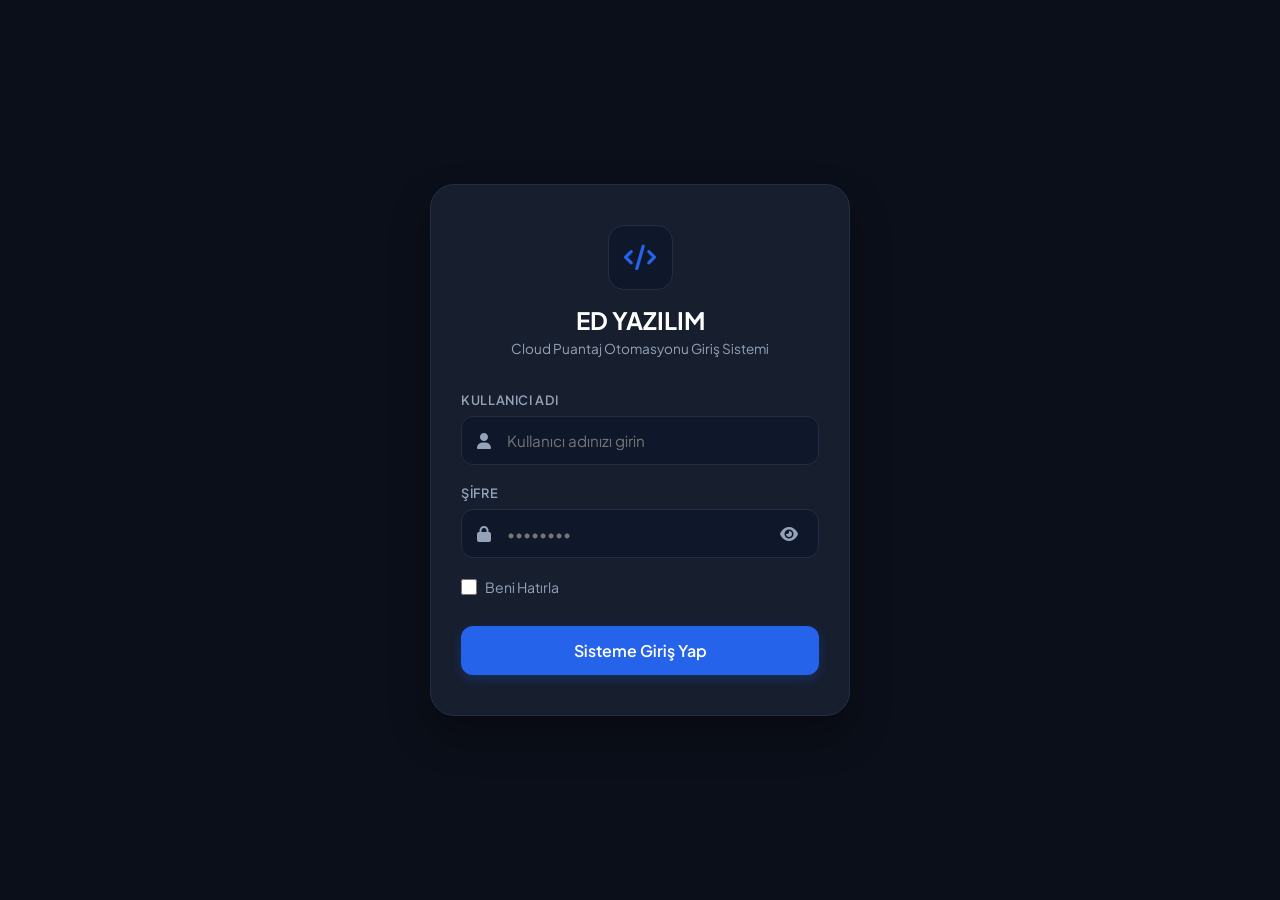
==== login.html @ 9fca134c "Add login.html for user authentication interface" ====
<!DOCTYPE html>
<html lang="tr">
<head>
    <meta charset="UTF-8">
    <meta name="viewport" content="width=device-width, initial-scale=1.0, maximum-scale=1.0, user-scalable=no">
    <title>ED YAZILIM | Otomasyon Giriş Paneli</title>
    
    <link href="https://fonts.googleapis.com/css2?family=Plus+Jakarta+Sans:wght=400;500;600;700&display=swap" rel="stylesheet">
    <link rel="stylesheet" href="https://cdnjs.cloudflare.com/ajax/libs/font-awesome/6.4.0/css/all.min.css">
    
    <style>
        :root {
            --bg-dark: #0b0f19;
            --card-bg: #171e2e;
            --input-bg: #0f172a;
            --border-color: #222f43;
            --primary: #2563eb;
            --primary-hover: #1d4ed8;
            --text-light: #ffffff;
            --text-muted: #94a3b8;
        }

        * { margin: 0; padding: 0; box-sizing: border-box; font-family: 'Plus Jakarta Sans', sans-serif; }
        body { background-color: var(--bg-dark); color: var(--text-light); display: flex; align-items: center; justify-content: center; min-height: 100vh; padding: 20px; }

        .login-container { width: 100%; max-width: 420px; background: var(--card-bg); padding: 40px 30px; border-radius: 24px; border: 1px solid var(--border-color); box-shadow: 0 20px 40px rgba(0,0,0,0.3); text-align: center; }
        
        .login-header { margin-bottom: 35px; }
        .logo-box { width: 65px; height: 65px; background: var(--input-bg); border: 1px solid var(--border-color); border-radius: 16px; display: flex; align-items: center; justify-content: center; margin: 0 auto 15px auto; color: var(--primary); font-size: 1.6rem; }
        .login-header h2 { font-size: 1.5rem; font-weight: 700; margin-bottom: 5px; }
        .login-header p { font-size: 0.85rem; color: var(--text-muted); }

        .form-group { position: relative; margin-bottom: 20px; text-align: left; }
        .form-group label { display: block; font-size: 0.8rem; font-weight: 600; color: var(--text-muted); margin-bottom: 8px; text-transform: uppercase; letter-spacing: 0.05em; }
        
        .input-wrapper { position: relative; display: flex; align-items: center; }
        .input-wrapper i.input-icon { position: absolute; left: 16px; color: var(--text-muted); font-size: 1rem; }
        .form-group input { width: 100%; background: var(--input-bg); border: 1px solid var(--border-color); color: var(--text-light); padding: 14px 45px 14px 45px; border-radius: 12px; font-size: 0.95rem; outline: none; transition: all 0.2s; }
        .form-group input:focus { border-color: var(--primary); box-shadow: 0 0 0 3px rgba(37, 99, 235, 0.15); }
        
        /* Şifre Göster/Gizle Butonu */
        .toggle-password { position: absolute; right: 16px; color: var(--text-muted); cursor: pointer; padding: 5px; font-size: 1rem; user-select: none; }
        .toggle-password:hover { color: var(--text-light); }

        /* Beni Hatırla Düzeni */
        .form-actions { display: flex; align-items: center; justify-content: space-between; margin-bottom: 30px; font-size: 0.88rem; }
        .remember-me { display: flex; align-items: center; gap: 8px; cursor: pointer; color: var(--text-muted); }
        .remember-me input { width: 16px; height: 16px; accent-color: var(--primary); cursor: pointer; }

        .btn-login { width: 100%; background: var(--primary); color: white; border: none; padding: 14px; border-radius: 12px; font-size: 1rem; font-weight: 600; cursor: pointer; transition: background 0.2s; box-shadow: 0 4px 12px rgba(37, 99, 235, 0.25); }
        .btn-login:hover { background: var(--primary-hover); }

        #error-message { color: #ef4444; font-size: 0.85rem; font-weight: 600; margin-top: 15px; display: none; }
    </style>
</head>
<body>

    <div class="login-container">
        <div class="login-header">
            <div class="logo-box">
                <i class="fa-solid fa-code"></i>
            </div>
            <h2>ED YAZILIM</h2>
            <p>Cloud Puantaj Otomasyonu Giriş Sistemi</p>
        </div>

        <form id="loginForm" onsubmit="sistemeGirisYap(event)">
            <div class="form-group">
                <label>Kullanıcı Adı</label>
                <div class="input-wrapper">
                    <i class="fa-solid fa-user input-icon"></i>
                    <input type="text" id="kullaniciAdi" placeholder="Kullanıcı adınızı girin" required>
                </div>
            </div>

            <div class="form-group">
                <label>Şifre</label>
                <div class="input-wrapper">
                    <i class="fa-solid fa-lock input-icon"></i>
                    <input type="password" id="sifre" placeholder="••••••••" required>
                    <i class="fa-solid fa-eye toggle-password" id="sifreGosterButonu" onclick="sifreToggle()"></i>
                </div>
            </div>

            <div class="form-actions">
                <label class="remember-me">
                    <input type="checkbox" id="beniHatirla">
                    Beni Hatırla
                </label>
            </div>

            <button type="submit" class="btn-login">Sisteme Giriş Yap</button>
            <div id="error-message">Hatalı Kullanıcı Adı veya Şifre!</div>
        </form>
    </div>

    <script>
        // Sayfa yüklendiğinde Beni Hatırla kontrolü yap
        window.onload = function() {
            const kaydedilenKullanici = localStorage.getItem("ed_kullanici_adi");
            const kaydedilenBeniHatirla = localStorage.getItem("ed_beni_hatirla");

            if (kaydedilenBeniHatirla === "true" && kaydedilenKullanici) {
                document.getElementById("kullaniciAdi").value = kaydedilenKullanici;
                document.getElementById("beniHatirla").checked = true;
            }
        };

        // Prototip Sabit Kullanıcı Bilgileri (İleride Firebase'e bağlayabiliriz şefim)
        const TANIMLI_USER = "admin";
        const TANIMLI_PASS = "1234";

        // Giriş Kontrol Motoru
        function sistemeGirisYap(e) {
            e.preventDefault();
            
            const kAdi = document.getElementById("kullaniciAdi").value.trim();
            const sifre = document.getElementById("sifre").value;
            const beniHatirla = document.getElementById("beniHatirla").checked;
            const hataMesaji = document.getElementById("error-message");

            // Doğrulama Senaryosu
            if (kAdi === TANIMLI_USER && sifre === TANIMLI_PASS) {
                hataMesaji.style.display = "none";

                // Beni Hatırla Mantığı
                if (beniHatirla) {
                    localStorage.setItem("ed_kullanici_adi", kAdi);
                    localStorage.setItem("ed_beni_hatirla", "true");
                } else {
                    localStorage.removeItem("ed_kullanici_adi");
                    localStorage.removeItem("ed_beni_hatirla");
                }

                alert("Giriş Başarılı! Panale yönlendiriliyorsunuz şefim...");
                window.location.href = "index.html"; // Puantaj ana ekranına yönlendirir
            } else {
                hataMesaji.style.display = "block";
                hataMesaji.innerText = "Kullanıcı adı veya şifre hatalı!";
            }
        }

        // Şifre Göster / Gizle Motoru
        function sifreToggle() {
            const sifreInput = document.getElementById("sifre");
            const ikon = document.getElementById("sifreGosterButonu");

            if (sifreInput.type === "password") {
                sifreInput.type = "text";
                ikon.classList.remove("fa-eye");
                ikon.classList.add("fa-eye-slash");
            } else {
                sifreInput.type = "password";
                ikon.classList.remove("fa-eye-slash");
                ikon.classList.add("fa-eye");
            }
        }
    </script>
</body>
</html>
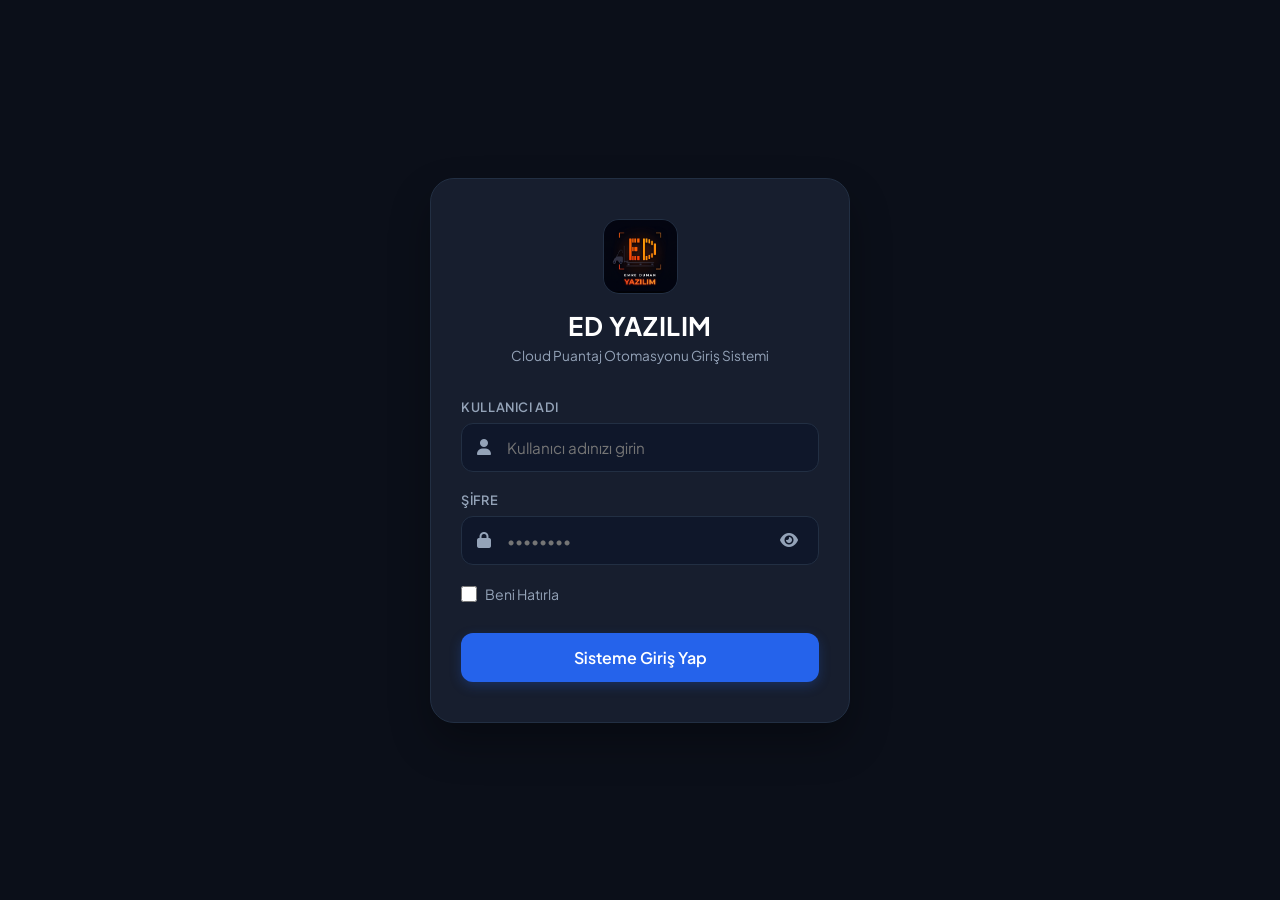
==== commit e90937fe: "Update login.html" ====
--- a/login.html
+++ b/login.html
@@ -4,10 +4,8 @@
     <meta charset="UTF-8">
     <meta name="viewport" content="width=device-width, initial-scale=1.0, maximum-scale=1.0, user-scalable=no">
     <title>ED YAZILIM | Otomasyon Giriş Paneli</title>
-    
     <link href="https://fonts.googleapis.com/css2?family=Plus+Jakarta+Sans:wght=400;500;600;700&display=swap" rel="stylesheet">
     <link rel="stylesheet" href="https://cdnjs.cloudflare.com/ajax/libs/font-awesome/6.4.0/css/all.min.css">
-    
     <style>
         :root {
             --bg-dark: #0b0f19;
@@ -19,37 +17,36 @@
             --text-light: #ffffff;
             --text-muted: #94a3b8;
         }
-
         * { margin: 0; padding: 0; box-sizing: border-box; font-family: 'Plus Jakarta Sans', sans-serif; }
         body { background-color: var(--bg-dark); color: var(--text-light); display: flex; align-items: center; justify-content: center; min-height: 100vh; padding: 20px; }
-
         .login-container { width: 100%; max-width: 420px; background: var(--card-bg); padding: 40px 30px; border-radius: 24px; border: 1px solid var(--border-color); box-shadow: 0 20px 40px rgba(0,0,0,0.3); text-align: center; }
+        .login-header { margin-bottom: 35px; }
         
-        .login-header { margin-bottom: 35px; }
-        .logo-box { width: 65px; height: 65px; background: var(--input-bg); border: 1px solid var(--border-color); border-radius: 16px; display: flex; align-items: center; justify-content: center; margin: 0 auto 15px auto; color: var(--primary); font-size: 1.6rem; }
-        .login-header h2 { font-size: 1.5rem; font-weight: 700; margin-bottom: 5px; }
+        /* LOGO ALANI - PENCEREYE TAM SIĞACAK VE BÜYÜK DURACAK ŞEKİLDE AYARLANDI */
+        .logo-wrapper { 
+            display: flex; align-items: center; justify-content: center; 
+            width: 75px; height: 75px; background: var(--input-bg); 
+            border-radius: 16px; padding: 0; border: 1px solid var(--border-color); 
+            overflow: hidden; margin: 0 auto 15px auto; flex-shrink: 0;
+        }
+        .brand-logo-img { width: 100%; height: 100%; object-fit: cover; }
+        .logo-icon { width: 100%; height: 100%; display: flex; align-items: center; justify-content: center; color: var(--primary); font-size: 1.6rem; }
+        
+        .login-header h2 { font-size: 1.6rem; font-weight: 700; margin-bottom: 5px; color: #ffffff; letter-spacing: 0.02em; }
         .login-header p { font-size: 0.85rem; color: var(--text-muted); }
-
         .form-group { position: relative; margin-bottom: 20px; text-align: left; }
         .form-group label { display: block; font-size: 0.8rem; font-weight: 600; color: var(--text-muted); margin-bottom: 8px; text-transform: uppercase; letter-spacing: 0.05em; }
-        
         .input-wrapper { position: relative; display: flex; align-items: center; }
         .input-wrapper i.input-icon { position: absolute; left: 16px; color: var(--text-muted); font-size: 1rem; }
         .form-group input { width: 100%; background: var(--input-bg); border: 1px solid var(--border-color); color: var(--text-light); padding: 14px 45px 14px 45px; border-radius: 12px; font-size: 0.95rem; outline: none; transition: all 0.2s; }
         .form-group input:focus { border-color: var(--primary); box-shadow: 0 0 0 3px rgba(37, 99, 235, 0.15); }
-        
-        /* Şifre Göster/Gizle Butonu */
-        .toggle-password { position: absolute; right: 16px; color: var(--text-muted); cursor: pointer; padding: 5px; font-size: 1rem; user-select: none; }
+        .toggle-password { position: absolute; right: 16px; color: var(--text-muted); cursor: pointer; padding: 5px; font-size: 1rem; user-select: none; z-index: 5; }
         .toggle-password:hover { color: var(--text-light); }
-
-        /* Beni Hatırla Düzeni */
         .form-actions { display: flex; align-items: center; justify-content: space-between; margin-bottom: 30px; font-size: 0.88rem; }
         .remember-me { display: flex; align-items: center; gap: 8px; cursor: pointer; color: var(--text-muted); }
         .remember-me input { width: 16px; height: 16px; accent-color: var(--primary); cursor: pointer; }
-
         .btn-login { width: 100%; background: var(--primary); color: white; border: none; padding: 14px; border-radius: 12px; font-size: 1rem; font-weight: 600; cursor: pointer; transition: background 0.2s; box-shadow: 0 4px 12px rgba(37, 99, 235, 0.25); }
         .btn-login:hover { background: var(--primary-hover); }
-
         #error-message { color: #ef4444; font-size: 0.85rem; font-weight: 600; margin-top: 15px; display: none; }
     </style>
 </head>
@@ -57,8 +54,9 @@
 
     <div class="login-container">
         <div class="login-header">
-            <div class="logo-box">
-                <i class="fa-solid fa-code"></i>
+            <div class="logo-wrapper">
+                <img src="logo.png.png" alt="ED YAZILIM" class="brand-logo-img" onerror="this.style.display='none'; document.getElementById('logo-backup').style.display='flex';">
+                <div id="logo-backup" class="logo-icon" style="display:none;"><i class="fa-solid fa-code"></i></div>
             </div>
             <h2>ED YAZILIM</h2>
             <p>Cloud Puantaj Otomasyonu Giriş Sistemi</p>
@@ -69,7 +67,7 @@
                 <label>Kullanıcı Adı</label>
                 <div class="input-wrapper">
                     <i class="fa-solid fa-user input-icon"></i>
-                    <input type="text" id="kullaniciAdi" placeholder="Kullanıcı adınızı girin" required>
+                    <input type="text" id="kullaniciAdi" placeholder="Kullanıcı adınızı girin" required autocomplete="username">
                 </div>
             </div>
 
@@ -77,7 +75,7 @@
                 <label>Şifre</label>
                 <div class="input-wrapper">
                     <i class="fa-solid fa-lock input-icon"></i>
-                    <input type="password" id="sifre" placeholder="••••••••" required>
+                    <input type="password" id="sifre" placeholder="••••••••" required autocomplete="current-password">
                     <i class="fa-solid fa-eye toggle-password" id="sifreGosterButonu" onclick="sifreToggle()"></i>
                 </div>
             </div>
@@ -90,40 +88,34 @@
             </div>
 
             <button type="submit" class="btn-login">Sisteme Giriş Yap</button>
-            <div id="error-message">Hatalı Kullanıcı Adı veya Şifre!</div>
+            <div id="error-message">Kullanıcı adı veya şifre hatalı!</div>
         </form>
     </div>
 
     <script>
-        // Sayfa yüklendiğinde Beni Hatırla kontrolü yap
         window.onload = function() {
             const kaydedilenKullanici = localStorage.getItem("ed_kullanici_adi");
             const kaydedilenBeniHatirla = localStorage.getItem("ed_beni_hatirla");
-
             if (kaydedilenBeniHatirla === "true" && kaydedilenKullanici) {
                 document.getElementById("kullaniciAdi").value = kaydedilenKullanici;
                 document.getElementById("beniHatirla").checked = true;
             }
         };
 
-        // Prototip Sabit Kullanıcı Bilgileri (İleride Firebase'e bağlayabiliriz şefim)
-        const TANIMLI_USER = "admin";
-        const TANIMLI_PASS = "1234";
+        const TANIMLI_USER = "Bahçelievler";
+        const TANIMLI_PASS = "iss";
 
-        // Giriş Kontrol Motoru
         function sistemeGirisYap(e) {
             e.preventDefault();
-            
             const kAdi = document.getElementById("kullaniciAdi").value.trim();
             const sifre = document.getElementById("sifre").value;
             const beniHatirla = document.getElementById("beniHatirla").checked;
             const hataMesaji = document.getElementById("error-message");
 
-            // Doğrulama Senaryosu
             if (kAdi === TANIMLI_USER && sifre === TANIMLI_PASS) {
                 hataMesaji.style.display = "none";
+                sessionStorage.setItem("ed_oturum_aktif", "true");
 
-                // Beni Hatırla Mantığı
                 if (beniHatirla) {
                     localStorage.setItem("ed_kullanici_adi", kAdi);
                     localStorage.setItem("ed_beni_hatirla", "true");
@@ -131,20 +123,15 @@
                     localStorage.removeItem("ed_kullanici_adi");
                     localStorage.removeItem("ed_beni_hatirla");
                 }
-
-                alert("Giriş Başarılı! Panale yönlendiriliyorsunuz şefim...");
-                window.location.href = "index.html"; // Puantaj ana ekranına yönlendirir
+                window.location.href = "index.html";
             } else {
                 hataMesaji.style.display = "block";
-                hataMesaji.innerText = "Kullanıcı adı veya şifre hatalı!";
             }
         }
 
-        // Şifre Göster / Gizle Motoru
         function sifreToggle() {
             const sifreInput = document.getElementById("sifre");
             const ikon = document.getElementById("sifreGosterButonu");
-
             if (sifreInput.type === "password") {
                 sifreInput.type = "text";
                 ikon.classList.remove("fa-eye");
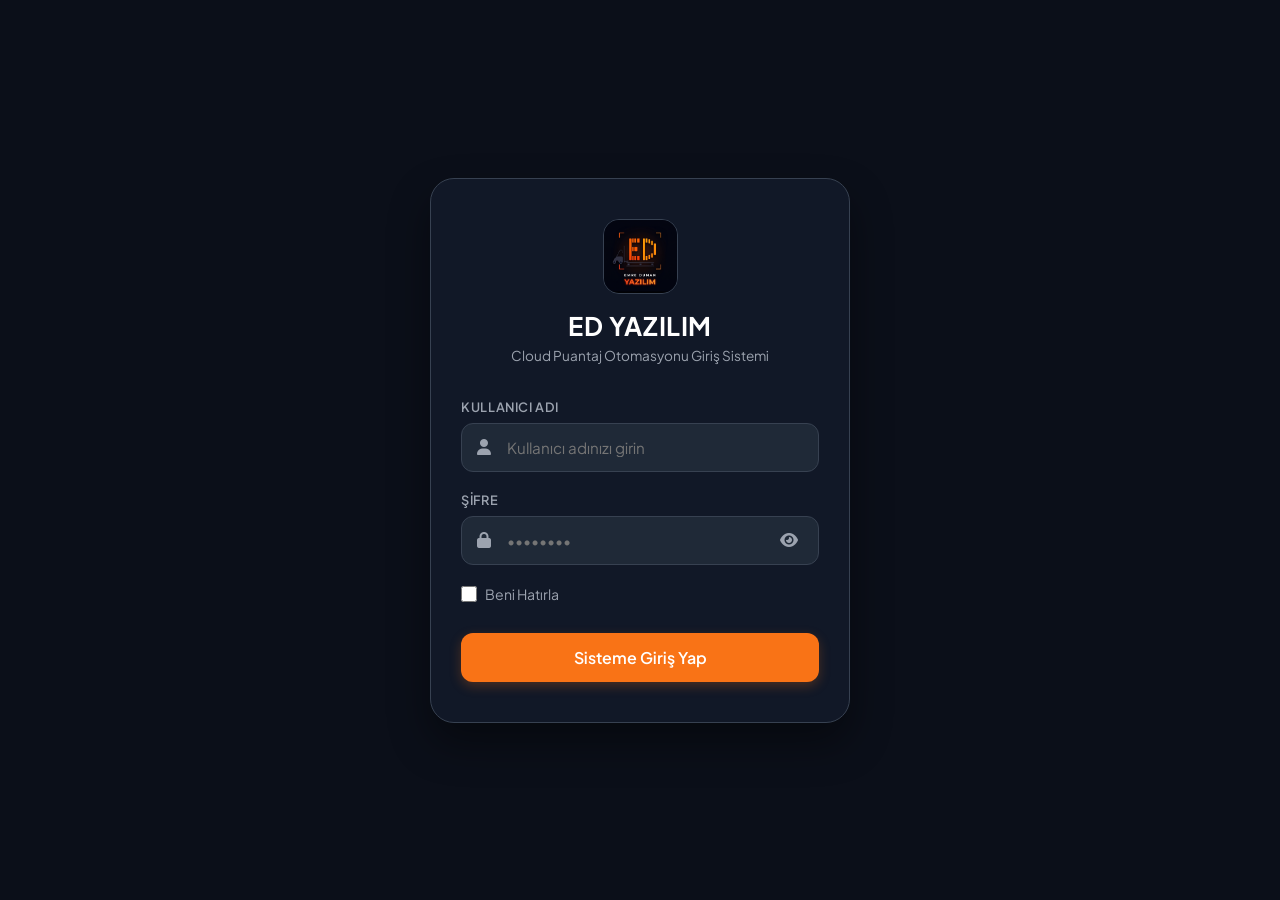
==== commit 89c0e785: "Update login.html" ====
--- a/login.html
+++ b/login.html
@@ -9,20 +9,19 @@
     <style>
         :root {
             --bg-dark: #0b0f19;
-            --card-bg: #171e2e;
-            --input-bg: #0f172a;
-            --border-color: #222f43;
-            --primary: #2563eb;
-            --primary-hover: #1d4ed8;
+            --card-bg: #111827;
+            --input-bg: #1f2937;
+            --border-color: #374151;
+            --primary: #f97316; /* Turuncu */
+            --primary-hover: #ea580c;
             --text-light: #ffffff;
-            --text-muted: #94a3b8;
+            --text-muted: #9ca3af;
         }
         * { margin: 0; padding: 0; box-sizing: border-box; font-family: 'Plus Jakarta Sans', sans-serif; }
         body { background-color: var(--bg-dark); color: var(--text-light); display: flex; align-items: center; justify-content: center; min-height: 100vh; padding: 20px; }
-        .login-container { width: 100%; max-width: 420px; background: var(--card-bg); padding: 40px 30px; border-radius: 24px; border: 1px solid var(--border-color); box-shadow: 0 20px 40px rgba(0,0,0,0.3); text-align: center; }
+        .login-container { width: 100%; max-width: 420px; background: var(--card-bg); padding: 40px 30px; border-radius: 24px; border: 1px solid var(--border-color); box-shadow: 0 20px 40px rgba(0,0,0,0.4); text-align: center; }
         .login-header { margin-bottom: 35px; }
         
-        /* LOGO ALANI - PENCEREYE TAM SIĞACAK VE BÜYÜK DURACAK ŞEKİLDE AYARLANDI */
         .logo-wrapper { 
             display: flex; align-items: center; justify-content: center; 
             width: 75px; height: 75px; background: var(--input-bg); 
@@ -39,13 +38,13 @@
         .input-wrapper { position: relative; display: flex; align-items: center; }
         .input-wrapper i.input-icon { position: absolute; left: 16px; color: var(--text-muted); font-size: 1rem; }
         .form-group input { width: 100%; background: var(--input-bg); border: 1px solid var(--border-color); color: var(--text-light); padding: 14px 45px 14px 45px; border-radius: 12px; font-size: 0.95rem; outline: none; transition: all 0.2s; }
-        .form-group input:focus { border-color: var(--primary); box-shadow: 0 0 0 3px rgba(37, 99, 235, 0.15); }
+        .form-group input:focus { border-color: var(--primary); box-shadow: 0 0 0 3px rgba(249, 115, 22, 0.2); }
         .toggle-password { position: absolute; right: 16px; color: var(--text-muted); cursor: pointer; padding: 5px; font-size: 1rem; user-select: none; z-index: 5; }
         .toggle-password:hover { color: var(--text-light); }
         .form-actions { display: flex; align-items: center; justify-content: space-between; margin-bottom: 30px; font-size: 0.88rem; }
         .remember-me { display: flex; align-items: center; gap: 8px; cursor: pointer; color: var(--text-muted); }
         .remember-me input { width: 16px; height: 16px; accent-color: var(--primary); cursor: pointer; }
-        .btn-login { width: 100%; background: var(--primary); color: white; border: none; padding: 14px; border-radius: 12px; font-size: 1rem; font-weight: 600; cursor: pointer; transition: background 0.2s; box-shadow: 0 4px 12px rgba(37, 99, 235, 0.25); }
+        .btn-login { width: 100%; background: var(--primary); color: white; border: none; padding: 14px; border-radius: 12px; font-size: 1rem; font-weight: 600; cursor: pointer; transition: background 0.2s; box-shadow: 0 4px 12px rgba(249, 115, 22, 0.25); }
         .btn-login:hover { background: var(--primary-hover); }
         #error-message { color: #ef4444; font-size: 0.85rem; font-weight: 600; margin-top: 15px; display: none; }
     </style>
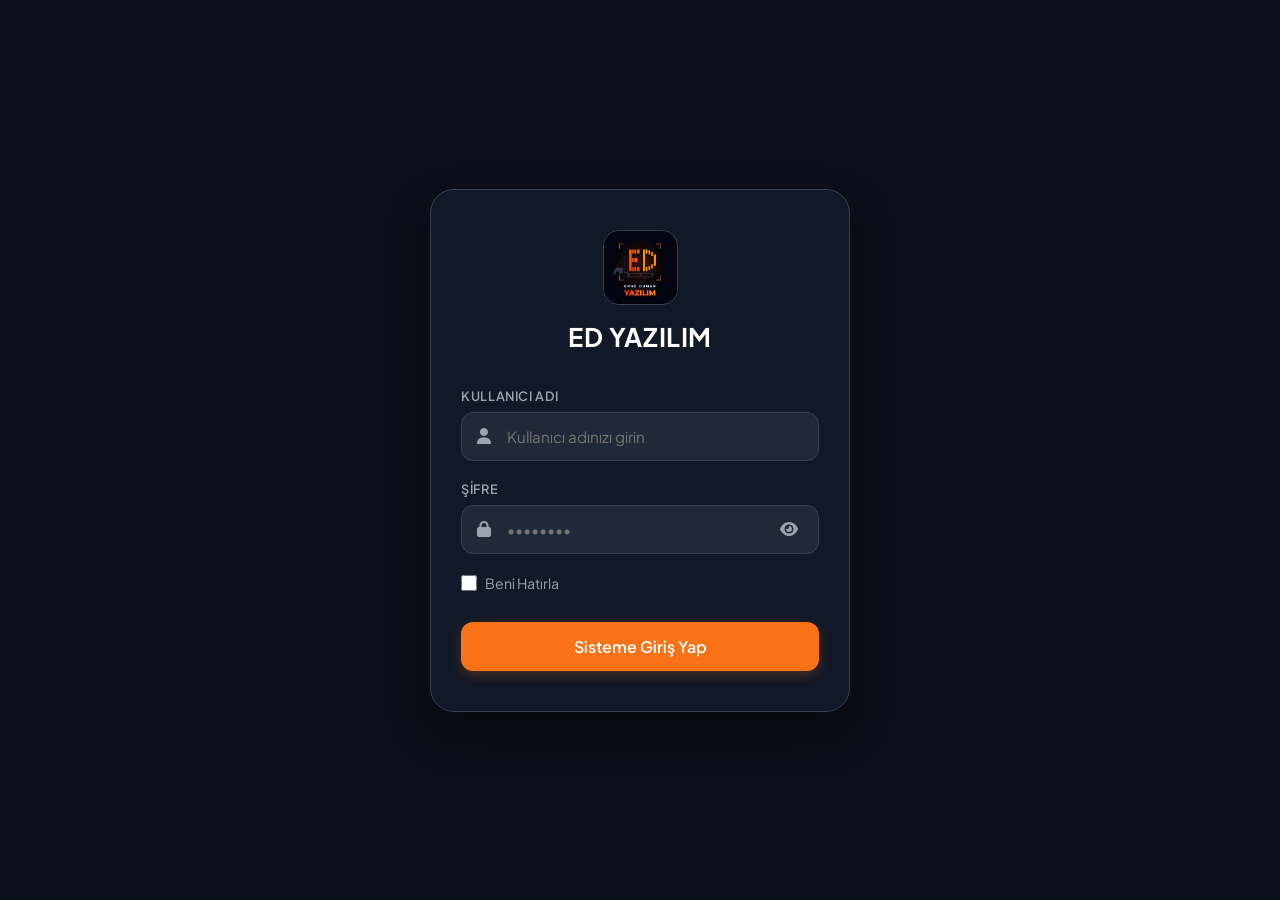
==== commit 5248e0d6: "Update login.html" ====
--- a/login.html
+++ b/login.html
@@ -3,7 +3,7 @@
 <head>
     <meta charset="UTF-8">
     <meta name="viewport" content="width=device-width, initial-scale=1.0, maximum-scale=1.0, user-scalable=no">
-    <title>ED YAZILIM | Otomasyon Giriş Paneli</title>
+    <title>ED YAZILIM | </title>
     <link href="https://fonts.googleapis.com/css2?family=Plus+Jakarta+Sans:wght=400;500;600;700&display=swap" rel="stylesheet">
     <link rel="stylesheet" href="https://cdnjs.cloudflare.com/ajax/libs/font-awesome/6.4.0/css/all.min.css">
     <style>
@@ -58,7 +58,7 @@
                 <div id="logo-backup" class="logo-icon" style="display:none;"><i class="fa-solid fa-code"></i></div>
             </div>
             <h2>ED YAZILIM</h2>
-            <p>Cloud Puantaj Otomasyonu Giriş Sistemi</p>
+            <p></p>
         </div>
 
         <form id="loginForm" onsubmit="sistemeGirisYap(event)">
